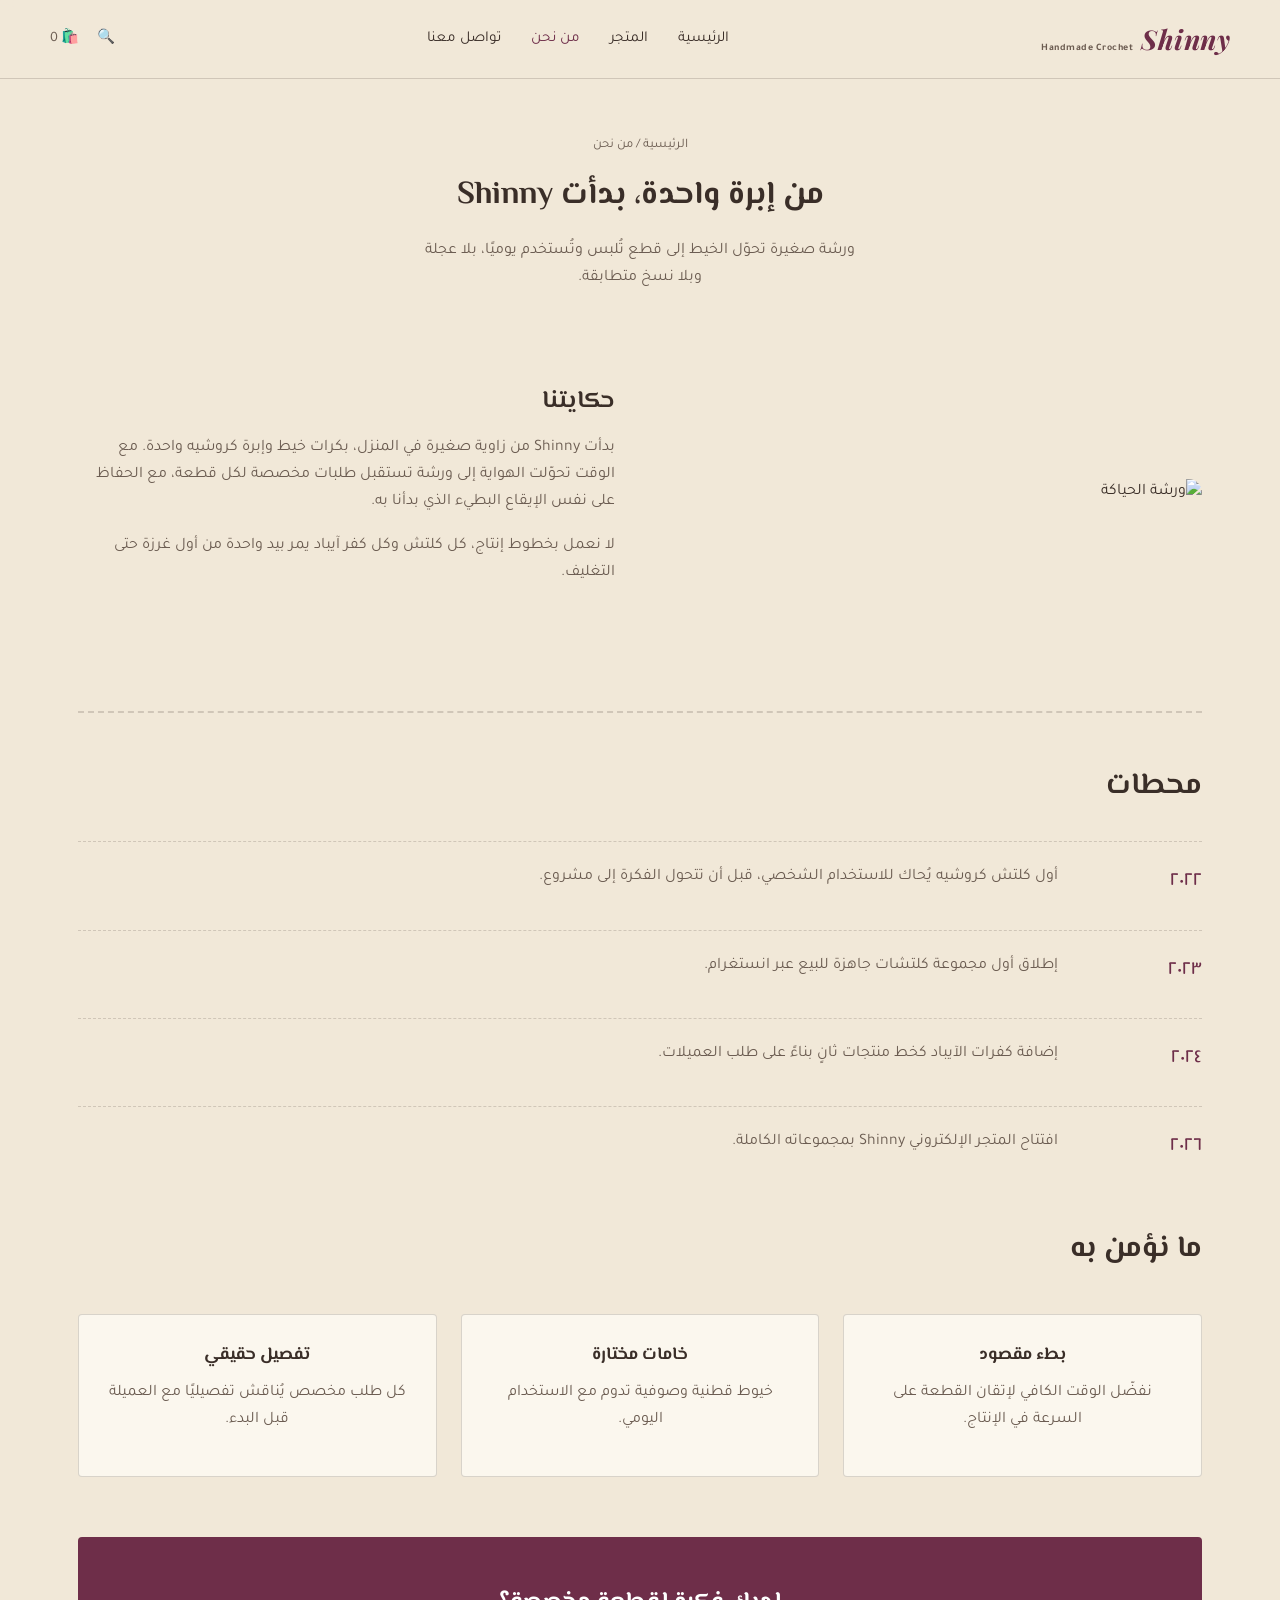
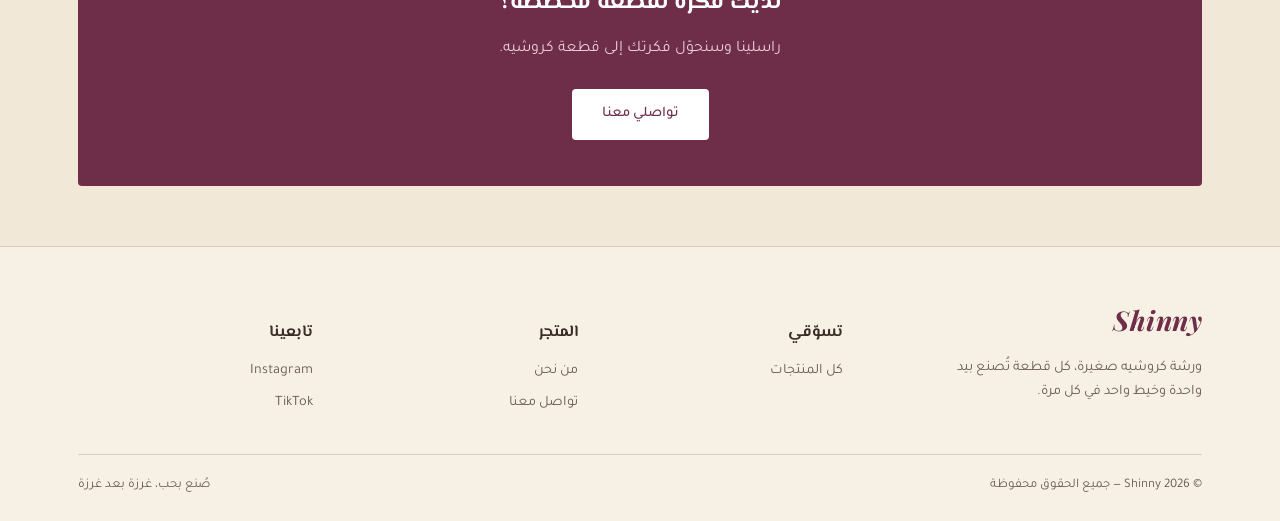
==== about.html @ a29f2c4e "Add files via upload" ====
<!DOCTYPE html>
<html lang="ar" dir="rtl">
<head>
<meta charset="UTF-8">
<meta name="viewport" content="width=device-width, initial-scale=1.0">
<title>من نحن | Shinny</title>
<link rel="stylesheet" href="style.css">
</head>
<body>

<header class="site-header">
  <div class="wrap header-row">
    <a href="index.html" class="logo"><em>Shinny</em><span>Handmade Crochet</span></a>
    <nav class="main-nav">
      <ul>
        <li><a href="index.html">الرئيسية</a></li>
        <li><a href="shop.html">المتجر</a></li>
        <li><a href="about.html" class="active">من نحن</a></li>
        <li><a href="contact.html">تواصل معنا</a></li>
      </ul>
    </nav>
    <div class="header-icons"><span>🔍</span><span>🛍️ 0</span></div>
    <button class="burger" aria-label="القائمة">☰</button>
  </div>
</header>

<main class="wrap">
  <div class="page-head">
    <div class="breadcrumb">الرئيسية / من نحن</div>
    <h1>من إبرة واحدة، بدأت Shinny</h1>
    <p>ورشة صغيرة تحوّل الخيط إلى قطع تُلبس وتُستخدم يوميًا، بلا عجلة وبلا نسخ متطابقة.</p>
  </div>

  <section class="split">
    <img src="assets/case-mira.svg" alt="ورشة الحياكة">
    <div>
      <h2>حكايتنا</h2>
      <p>بدأت Shinny من زاوية صغيرة في المنزل، بكرات خيط وإبرة كروشيه واحدة. مع الوقت تحوّلت الهواية إلى ورشة تستقبل طلبات مخصصة لكل قطعة، مع الحفاظ على نفس الإيقاع البطيء الذي بدأنا به.</p>
      <p>لا نعمل بخطوط إنتاج، كل كلتش وكل كفر آيباد يمر بيد واحدة من أول غرزة حتى التغليف.</p>
    </div>
  </section>

  <hr class="stitch-rule">

  <section>
    <div class="section-head"><h2>محطات</h2></div>
    <div class="timeline">
      <div class="tl-item"><span class="yr">٢٠٢٢</span><p>أول كلتش كروشيه يُحاك للاستخدام الشخصي، قبل أن تتحول الفكرة إلى مشروع.</p></div>
      <div class="tl-item"><span class="yr">٢٠٢٣</span><p>إطلاق أول مجموعة كلتشات جاهزة للبيع عبر انستغرام.</p></div>
      <div class="tl-item"><span class="yr">٢٠٢٤</span><p>إضافة كفرات الآيباد كخط منتجات ثانٍ بناءً على طلب العميلات.</p></div>
      <div class="tl-item"><span class="yr">٢٠٢٦</span><p>افتتاح المتجر الإلكتروني Shinny بمجموعاته الكاملة.</p></div>
    </div>
  </section>

  <section>
    <div class="section-head"><h2>ما نؤمن به</h2></div>
    <div class="values">
      <div class="value-card">
        <h3 style="font-size:1.1rem;">بطء مقصود</h3>
        <p>نفضّل الوقت الكافي لإتقان القطعة على السرعة في الإنتاج.</p>
      </div>
      <div class="value-card">
        <h3 style="font-size:1.1rem;">خامات مختارة</h3>
        <p>خيوط قطنية وصوفية تدوم مع الاستخدام اليومي.</p>
      </div>
      <div class="value-card">
        <h3 style="font-size:1.1rem;">تفصيل حقيقي</h3>
        <p>كل طلب مخصص يُناقش تفصيليًا مع العميلة قبل البدء.</p>
      </div>
    </div>
  </section>

  <section class="newsletter">
    <h2>لديك فكرة لقطعة مخصصة؟</h2>
    <p>راسلينا وسنحوّل فكرتك إلى قطعة كروشيه.</p>
    <a href="contact.html" class="btn" style="background:#fff; color:var(--rose-deep); border:none; display:inline-block; margin-top:10px;">تواصلي معنا</a>
  </section>
</main>

<footer class="site-footer">
  <div class="wrap">
    <div class="footer-grid">
      <div>
        <a href="index.html" class="logo"><em>Shinny</em></a>
        <p style="margin-top:12px;">ورشة كروشيه صغيرة، كل قطعة تُصنع بيد واحدة وخيط واحد في كل مرة.</p>
      </div>
      <div><h4>تسوّقي</h4><ul><li><a href="shop.html">كل المنتجات</a></li></ul></div>
      <div><h4>المتجر</h4><ul><li><a href="about.html">من نحن</a></li><li><a href="contact.html">تواصل معنا</a></li></ul></div>
      <div><h4>تابعينا</h4><ul><li><a href="#">Instagram</a></li><li><a href="#">TikTok</a></li></ul></div>
    </div>
    <div class="footer-bottom">
      <span>© 2026 Shinny — جميع الحقوق محفوظة</span>
      <span>صُنع بحب، غرزة بعد غرزة</span>
    </div>
  </div>
</footer>

<script src="script.js"></script>
</body>
</html>
---- style.css ----
@import url('https://fonts.googleapis.com/css2?family=El+Messiri:wght@500;600;700&family=Tajawal:wght@300;400;500;700&family=Playfair+Display:ital@1&display=swap');

:root{
  --bg: #F1E8D8;
  --bg-soft: #F7F1E5;
  --ink: #3A2E28;
  --ink-soft: #6B5C51;
  --rose: #B15578;
  --rose-deep: #6E2E49;
  --olive: #7C8C4C;
  --mustard: #B9822F;
  --line: rgba(58,46,40,.18);
  --card: #FBF7EE;
  --radius: 4px;
  --maxw: 1180px;
}

*{ box-sizing:border-box; }
html{ scroll-behavior:smooth; }
body{
  margin:0;
  background:var(--bg);
  color:var(--ink);
  font-family:'Tajawal', sans-serif;
  font-size:16px;
  line-height:1.7;
  direction:rtl;
}
h1,h2,h3, .logo, .price, .stitch-label{ font-family:'El Messiri', 'Tajawal', sans-serif; }
h1,h2,h3{ margin:0 0 .5em; font-weight:700; color:var(--ink); }
p{ margin:0 0 1em; color:var(--ink-soft); }
a{ color:inherit; text-decoration:none; }
img, svg{ display:block; max-width:100%; }
ul{ margin:0; padding:0; list-style:none; }

.wrap{ max-width:var(--maxw); margin:0 auto; padding:0 28px; }

/* ---- stitched divider ---- */
.stitch-rule{
  border:none;
  border-top:2px dashed var(--line);
  margin:3rem 0;
}

/* ---- header ---- */
.site-header{
  position:sticky; top:0; z-index:50;
  background:rgba(241,232,216,.92);
  backdrop-filter:blur(6px);
  border-bottom:1px solid var(--line);
}
.header-row{
  display:flex; align-items:center; justify-content:space-between;
  padding:16px 0;
}
.logo{
  font-size:1.7rem; font-weight:700; letter-spacing:.5px;
  display:flex; align-items:baseline; gap:8px;
}
.logo em{
  font-family:'Playfair Display', serif; font-style:italic; color:var(--rose-deep);
  direction:ltr;
}
.logo span{ font-size:.62rem; color:var(--ink-soft); font-family:'Tajawal'; }
.main-nav ul{ display:flex; gap:30px; }
.main-nav a{
  font-size:.95rem; color:var(--ink); position:relative; padding:4px 0;
}
.main-nav a.active, .main-nav a:hover{ color:var(--rose-deep); }
.header-icons{ display:flex; gap:18px; font-size:.9rem; color:var(--ink-soft); }
.burger{ display:none; background:none; border:none; font-size:1.4rem; color:var(--ink); cursor:pointer; }

@media (max-width:820px){
  .main-nav{
    position:absolute; inset-inline:0; top:100%;
    background:var(--bg-soft); border-bottom:1px solid var(--line);
    padding:10px 0; display:none;
  }
  .main-nav.open{ display:block; }
  .main-nav ul{ flex-direction:column; gap:0; }
  .main-nav a{ display:block; padding:12px 28px; border-top:1px solid var(--line); }
  .burger{ display:block; }
}

/* ---- buttons ---- */
.btn{
  display:inline-block; padding:13px 30px; border-radius:var(--radius);
  border:1.5px solid var(--ink); font-size:.92rem; font-weight:500;
  transition:background .2s, color .2s;
}
.btn-dark{ background:var(--ink); color:var(--bg-soft); border-color:var(--ink); }
.btn-dark:hover{ background:var(--rose-deep); border-color:var(--rose-deep); }
.btn-outline:hover{ background:var(--ink); color:var(--bg-soft); }

/* ---- hero ---- */
.hero{
  display:grid; grid-template-columns:1.05fr .95fr; gap:40px; align-items:center;
  padding:70px 0 40px;
}
.hero h1{ font-size:clamp(2.1rem, 4vw, 3.4rem); line-height:1.25; max-width:11.5ch; }
.hero p.lede{ font-size:1.08rem; max-width:44ch; }
.hero-art{ position:relative; }
.hero-art img, .hero-art svg{ border-radius:50%; box-shadow:0 30px 60px -25px rgba(58,46,40,.4); }
.hero-art .tag{
  position:absolute; bottom:-18px; right:-18px;
  background:var(--card); border:1px solid var(--line);
  padding:14px 20px; border-radius:var(--radius);
  font-size:.85rem; box-shadow:0 12px 24px -14px rgba(58,46,40,.35);
}
@media (max-width:820px){
  .hero{ grid-template-columns:1fr; padding-top:36px; text-align:center; }
  .hero p.lede{ margin-inline:auto; }
  .hero-art{ order:-1; max-width:320px; margin:0 auto 20px; }
}

/* ---- section headings ---- */
.section-head{ display:flex; justify-content:space-between; align-items:end; margin-bottom:28px; gap:20px; flex-wrap:wrap; }
.section-head h2{ font-size:1.85rem; margin:0; }
.section-head p{ margin:0; max-width:38ch; }

/* ---- category tiles ---- */
.cat-grid{ display:grid; grid-template-columns:1fr 1fr; gap:24px; margin:40px 0 60px; }
.cat-card{
  position:relative; background:var(--card); border:1px solid var(--line); border-radius:var(--radius);
  padding:30px; display:flex; align-items:center; gap:22px; overflow:hidden;
}
.cat-card img, .cat-card svg{ width:110px; height:110px; flex:none; border-radius:50%; }
.cat-card h3{ font-size:1.35rem; margin-bottom:.2em; }
.cat-card p{ font-size:.92rem; margin-bottom:.6em; }
.cat-card .go{ font-size:.85rem; color:var(--rose-deep); font-weight:700; }
@media (max-width:700px){ .cat-grid{ grid-template-columns:1fr; } }

/* ---- product grid ---- */
.filter-row{ display:flex; gap:10px; margin-bottom:30px; flex-wrap:wrap; }
.filter-row button{
  background:none; border:1.5px solid var(--line); border-radius:20px; padding:8px 20px;
  font-family:'Tajawal'; font-size:.88rem; color:var(--ink-soft); cursor:pointer;
}
.filter-row button.active{ background:var(--ink); border-color:var(--ink); color:var(--bg-soft); }

.product-grid{ display:grid; grid-template-columns:repeat(3, 1fr); gap:28px; }
@media (max-width:900px){ .product-grid{ grid-template-columns:repeat(2, 1fr); } }
@media (max-width:560px){ .product-grid{ grid-template-columns:1fr; } }

.product-card{ background:var(--card); border:1px solid var(--line); border-radius:var(--radius); overflow:hidden; }
.product-card .thumb{ aspect-ratio:1/1; background:var(--bg-soft); display:flex; align-items:center; justify-content:center; padding:26px; }
.product-card .thumb img, .product-card .thumb svg{ width:70%; height:70%; }
.product-body{ padding:18px 20px 22px; }
.product-body .kicker{ font-size:.78rem; color:var(--ink-soft); margin-bottom:.3em; display:block; }
.product-body h3{ font-size:1.12rem; margin-bottom:.25em; }
.product-body .price{ font-size:1.02rem; color:var(--rose-deep); font-weight:700; }
.product-body .desc{ font-size:.88rem; margin:.4em 0 .8em; }

/* ---- feature split ---- */
.split{ display:grid; grid-template-columns:1fr 1fr; gap:50px; align-items:center; padding:60px 0; }
.split img, .split svg{ border-radius:16px; }
@media (max-width:820px){ .split{ grid-template-columns:1fr; padding:40px 0; } }

/* ---- steps ---- */
.steps{ display:grid; grid-template-columns:repeat(3,1fr); gap:26px; margin:40px 0; }
.step{ border-top:2px solid var(--rose-deep); padding-top:16px; }
.step h4{ font-family:'El Messiri'; font-size:1.1rem; margin-bottom:.3em; }
@media (max-width:700px){ .steps{ grid-template-columns:1fr; } }

/* ---- testimonials / info bar ---- */
.info-bar{ display:grid; grid-template-columns:repeat(4,1fr); gap:20px; padding:36px 0; border-top:1px solid var(--line); border-bottom:1px solid var(--line); }
.info-bar div{ text-align:center; font-size:.88rem; color:var(--ink-soft); }
.info-bar strong{ display:block; font-family:'El Messiri'; font-size:1.05rem; color:var(--ink); margin-bottom:.2em; }
@media (max-width:700px){ .info-bar{ grid-template-columns:1fr 1fr; } }

/* ---- newsletter ---- */
.newsletter{ background:var(--rose-deep); color:#F6E9EC; border-radius:var(--radius); padding:46px 40px; text-align:center; margin:60px 0; }
.newsletter h2{ color:#fff; }
.newsletter p{ color:#EBCED8; }
.newsletter form{ display:flex; gap:10px; max-width:420px; margin:20px auto 0; }
.newsletter input{ flex:1; padding:12px 16px; border-radius:var(--radius); border:none; font-family:'Tajawal'; }
.newsletter button{ padding:12px 22px; border-radius:var(--radius); border:none; background:#fff; color:var(--rose-deep); font-weight:700; cursor:pointer; }

/* ---- footer ---- */
.site-footer{ background:var(--bg-soft); border-top:1px solid var(--line); padding:50px 0 24px; margin-top:40px; }
.footer-grid{ display:grid; grid-template-columns:1.4fr 1fr 1fr 1fr; gap:30px; margin-bottom:30px; }
.footer-grid h4{ font-family:'El Messiri'; font-size:1rem; margin-bottom:.8em; }
.footer-grid li{ margin-bottom:.55em; font-size:.9rem; color:var(--ink-soft); }
.footer-grid p{ font-size:.9rem; max-width:32ch; }
.footer-bottom{ display:flex; justify-content:space-between; flex-wrap:wrap; gap:10px; font-size:.82rem; color:var(--ink-soft); border-top:1px solid var(--line); padding-top:20px; }
@media (max-width:820px){ .footer-grid{ grid-template-columns:1fr 1fr; } }

/* ---- page header (inner pages) ---- */
.page-head{ padding:56px 0 30px; text-align:center; }
.page-head p{ max-width:50ch; margin:0 auto; }
.breadcrumb{ font-size:.82rem; color:var(--ink-soft); margin-bottom:10px; }

/* ---- product detail ---- */
.detail{ display:grid; grid-template-columns:1fr 1fr; gap:56px; padding:20px 0 60px; }
.detail .gallery-main{ background:var(--card); border-radius:var(--radius); padding:40px; }
.detail .gallery-thumbs{ display:flex; gap:12px; margin-top:14px; }
.detail .gallery-thumbs > div{ width:70px; height:70px; border-radius:8px; background:var(--card); border:1.5px solid var(--line); padding:10px; cursor:pointer; }
.detail .gallery-thumbs > div.active{ border-color:var(--rose-deep); }
.detail-info .price{ font-size:1.5rem; display:block; margin:.3em 0 1em; }
.swatches{ display:flex; gap:10px; margin:14px 0 24px; }
.swatch{ width:34px; height:34px; border-radius:50%; border:2px solid #fff; box-shadow:0 0 0 1.5px var(--line); cursor:pointer; }
.acc{ border-top:1px solid var(--line); }
.acc-item{ border-bottom:1px solid var(--line); padding:16px 0; }
.acc-item summary{ cursor:pointer; font-weight:700; font-family:'El Messiri'; list-style:none; display:flex; justify-content:space-between; }
.acc-item summary::-webkit-details-marker{ display:none; }

/* ---- about ---- */
.timeline{ display:grid; gap:0; margin:30px 0; }
.tl-item{ display:grid; grid-template-columns:120px 1fr; gap:24px; padding:22px 0; border-top:1px dashed var(--line); }
.tl-item .yr{ font-family:'El Messiri'; font-size:1.2rem; color:var(--rose-deep); }
.values{ display:grid; grid-template-columns:repeat(3,1fr); gap:24px; margin:40px 0; }
.value-card{ background:var(--card); border:1px solid var(--line); border-radius:var(--radius); padding:26px; text-align:center; }
@media (max-width:700px){ .values{ grid-template-columns:1fr; } .tl-item{ grid-template-columns:80px 1fr; } }

/* ---- contact ---- */
.contact-grid{ display:grid; grid-template-columns:.9fr 1.1fr; gap:50px; padding:20px 0 70px; }
.contact-grid form{ display:grid; gap:16px; }
.contact-grid label{ font-size:.88rem; color:var(--ink-soft); display:block; margin-bottom:6px; }
.contact-grid input, .contact-grid textarea{
  width:100%; padding:13px 14px; border:1.5px solid var(--line); border-radius:var(--radius);
  font-family:'Tajawal'; background:var(--card); color:var(--ink);
}
.contact-info li{ display:flex; gap:14px; margin-bottom:22px; font-size:.95rem; }
.contact-info .ic{ width:38px; height:38px; border-radius:50%; background:var(--card); border:1px solid var(--line); display:flex; align-items:center; justify-content:center; flex:none; }
.faq-list{ margin-top:20px; }
@media (max-width:820px){ .contact-grid{ grid-template-columns:1fr; } }
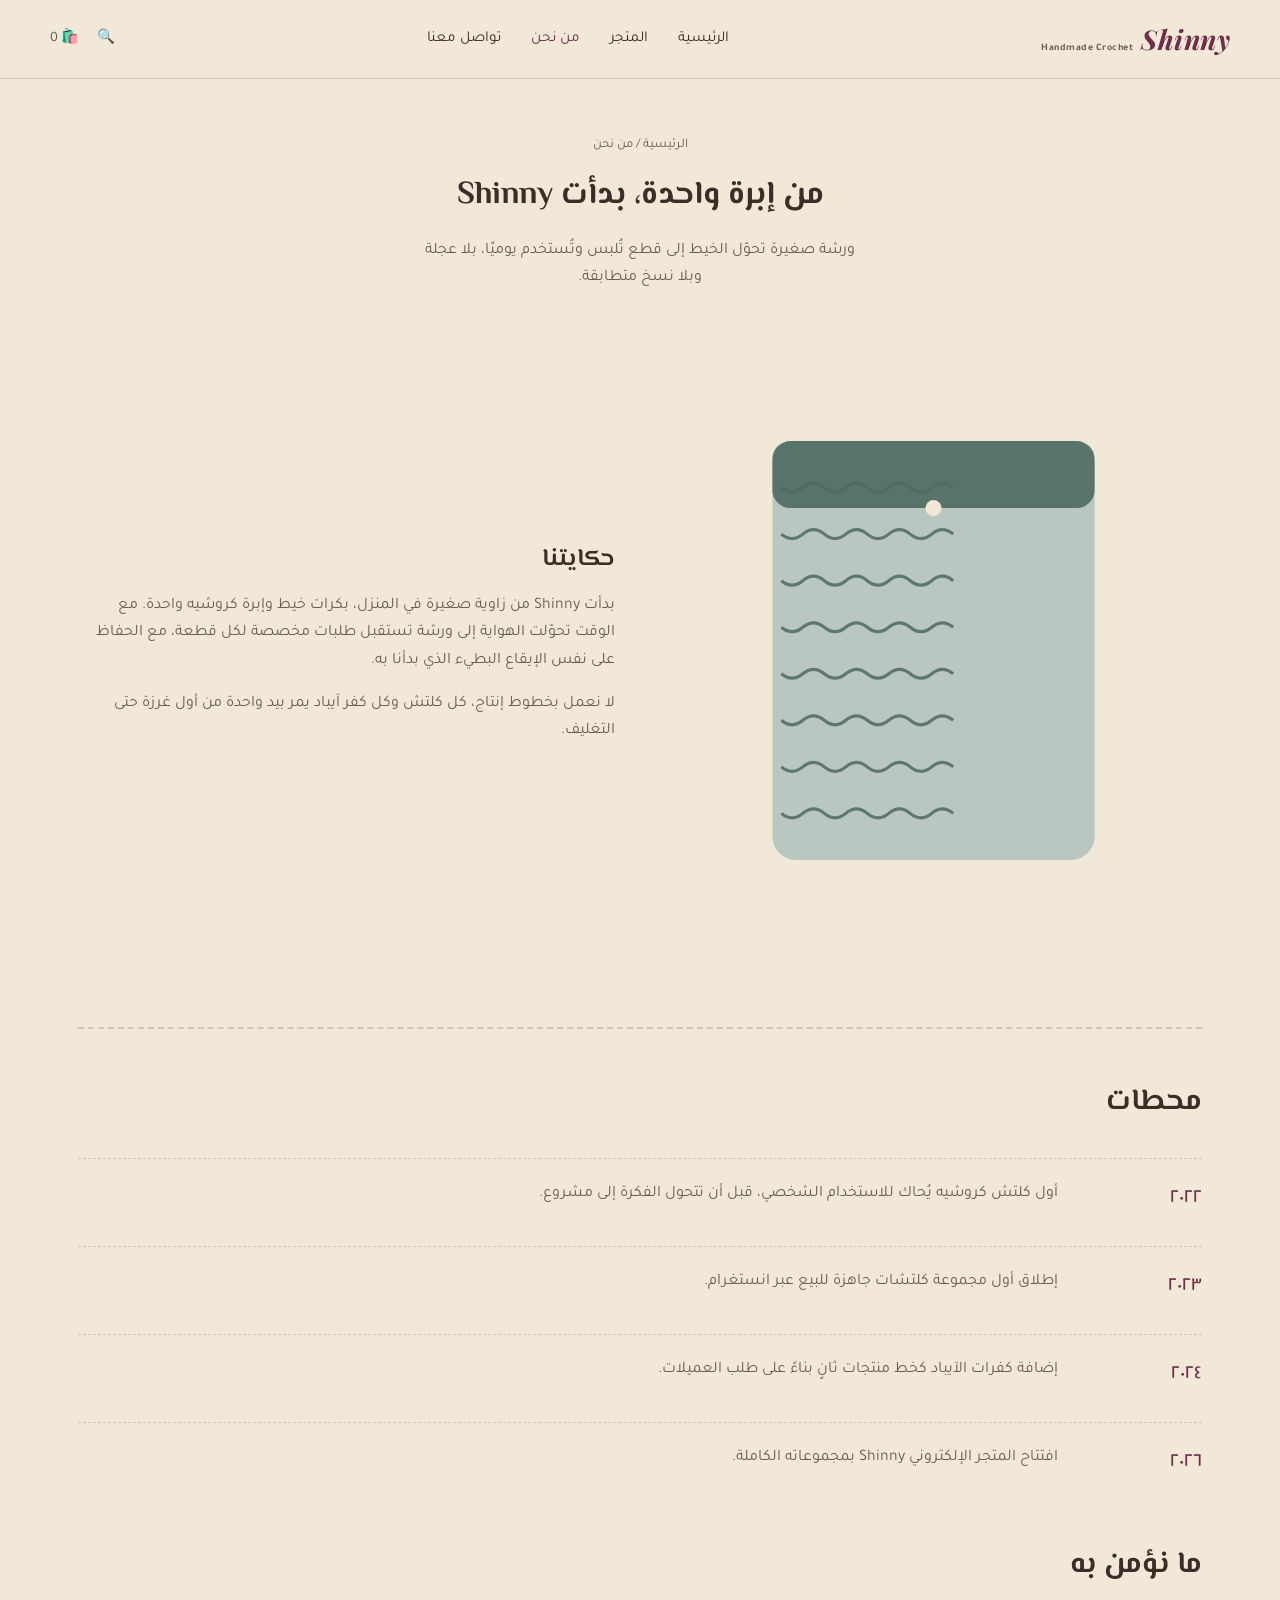
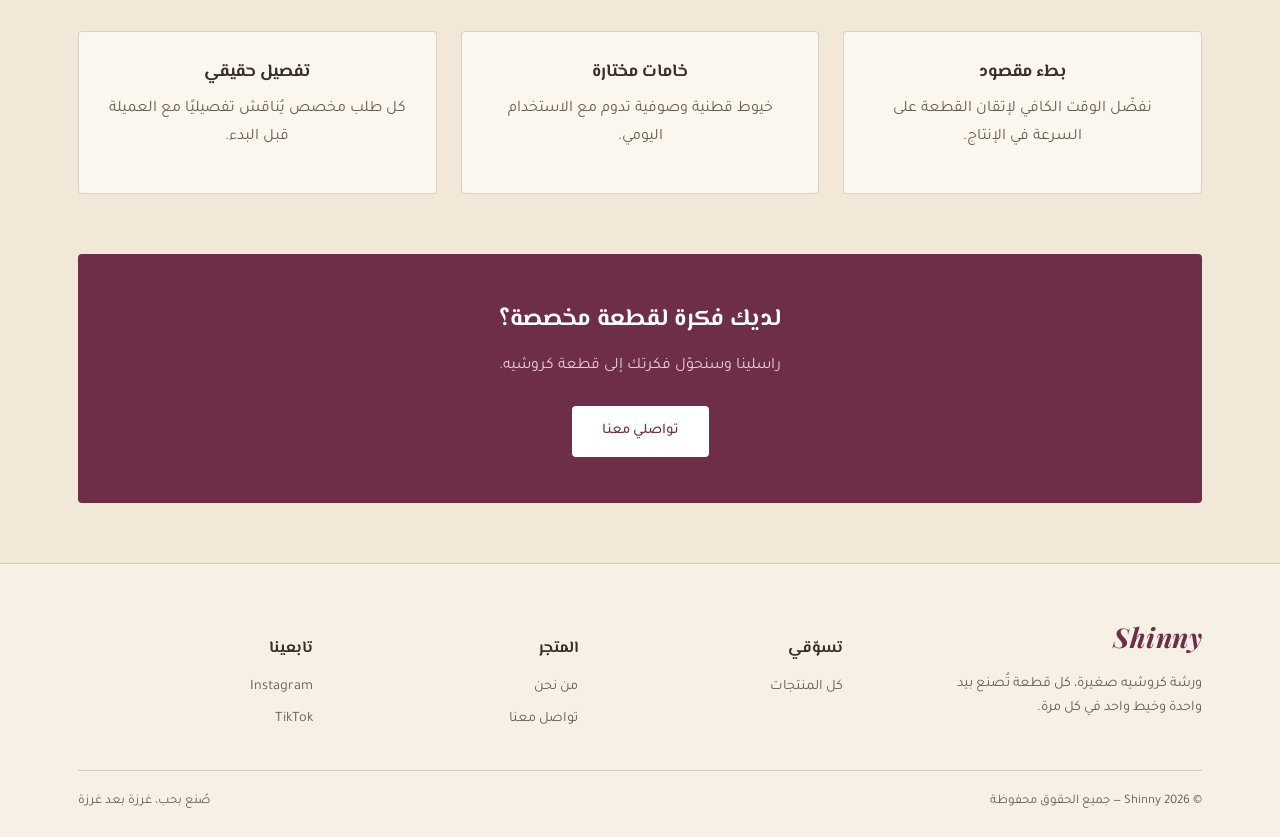
==== commit 039dd2e6: "Add files via upload" ====
--- a/about.html
+++ b/about.html
@@ -32,7 +32,7 @@
   </div>
 
   <section class="split">
-    <img src="assets/case-mira.svg" alt="ورشة الحياكة">
+    <svg xmlns="http://www.w3.org/2000/svg" viewBox="0 0 600 600" role="img" aria-label="ورشة الحياكة"><rect width="600" height="600" fill="#F1E8D8"/><rect x="120.0" y="66.0" width="360.0" height="468.0" rx="26" fill="#B9C7C0"/><path d="M130.0,118.0 q12,10 24,0 q12,-10 24,0 q12,10 24,0 q12,-10 24,0 q12,10 24,0 q12,-10 24,0 q12,10 24,0 q12,-10 24,0" stroke="#4E6B60" stroke-width="3.5" fill="none" opacity="0.85"/><path d="M130.0,170.0 q12,10 24,0 q12,-10 24,0 q12,10 24,0 q12,-10 24,0 q12,10 24,0 q12,-10 24,0 q12,10 24,0 q12,-10 24,0" stroke="#4E6B60" stroke-width="3.5" fill="none" opacity="0.85"/><path d="M130.0,222.0 q12,10 24,0 q12,-10 24,0 q12,10 24,0 q12,-10 24,0 q12,10 24,0 q12,-10 24,0 q12,10 24,0 q12,-10 24,0" stroke="#4E6B60" stroke-width="3.5" fill="none" opacity="0.85"/><path d="M130.0,274.0 q12,10 24,0 q12,-10 24,0 q12,10 24,0 q12,-10 24,0 q12,10 24,0 q12,-10 24,0 q12,10 24,0 q12,-10 24,0" stroke="#4E6B60" stroke-width="3.5" fill="none" opacity="0.85"/><path d="M130.0,326.0 q12,10 24,0 q12,-10 24,0 q12,10 24,0 q12,-10 24,0 q12,10 24,0 q12,-10 24,0 q12,10 24,0 q12,-10 24,0" stroke="#4E6B60" stroke-width="3.5" fill="none" opacity="0.85"/><path d="M130.0,378.0 q12,10 24,0 q12,-10 24,0 q12,10 24,0 q12,-10 24,0 q12,10 24,0 q12,-10 24,0 q12,10 24,0 q12,-10 24,0" stroke="#4E6B60" stroke-width="3.5" fill="none" opacity="0.85"/><path d="M130.0,430.0 q12,10 24,0 q12,-10 24,0 q12,10 24,0 q12,-10 24,0 q12,10 24,0 q12,-10 24,0 q12,10 24,0 q12,-10 24,0" stroke="#4E6B60" stroke-width="3.5" fill="none" opacity="0.85"/><path d="M130.0,482.0 q12,10 24,0 q12,-10 24,0 q12,10 24,0 q12,-10 24,0 q12,10 24,0 q12,-10 24,0 q12,10 24,0 q12,-10 24,0" stroke="#4E6B60" stroke-width="3.5" fill="none" opacity="0.85"/><rect x="120.0" y="66.0" width="360.0" height="74.9" rx="20" fill="#4E6B60" opacity="0.9"/><circle cx="300.0" cy="140.9" r="9" fill="#F1E8D8"/></svg>
     <div>
       <h2>حكايتنا</h2>
       <p>بدأت Shinny من زاوية صغيرة في المنزل، بكرات خيط وإبرة كروشيه واحدة. مع الوقت تحوّلت الهواية إلى ورشة تستقبل طلبات مخصصة لكل قطعة، مع الحفاظ على نفس الإيقاع البطيء الذي بدأنا به.</p>
